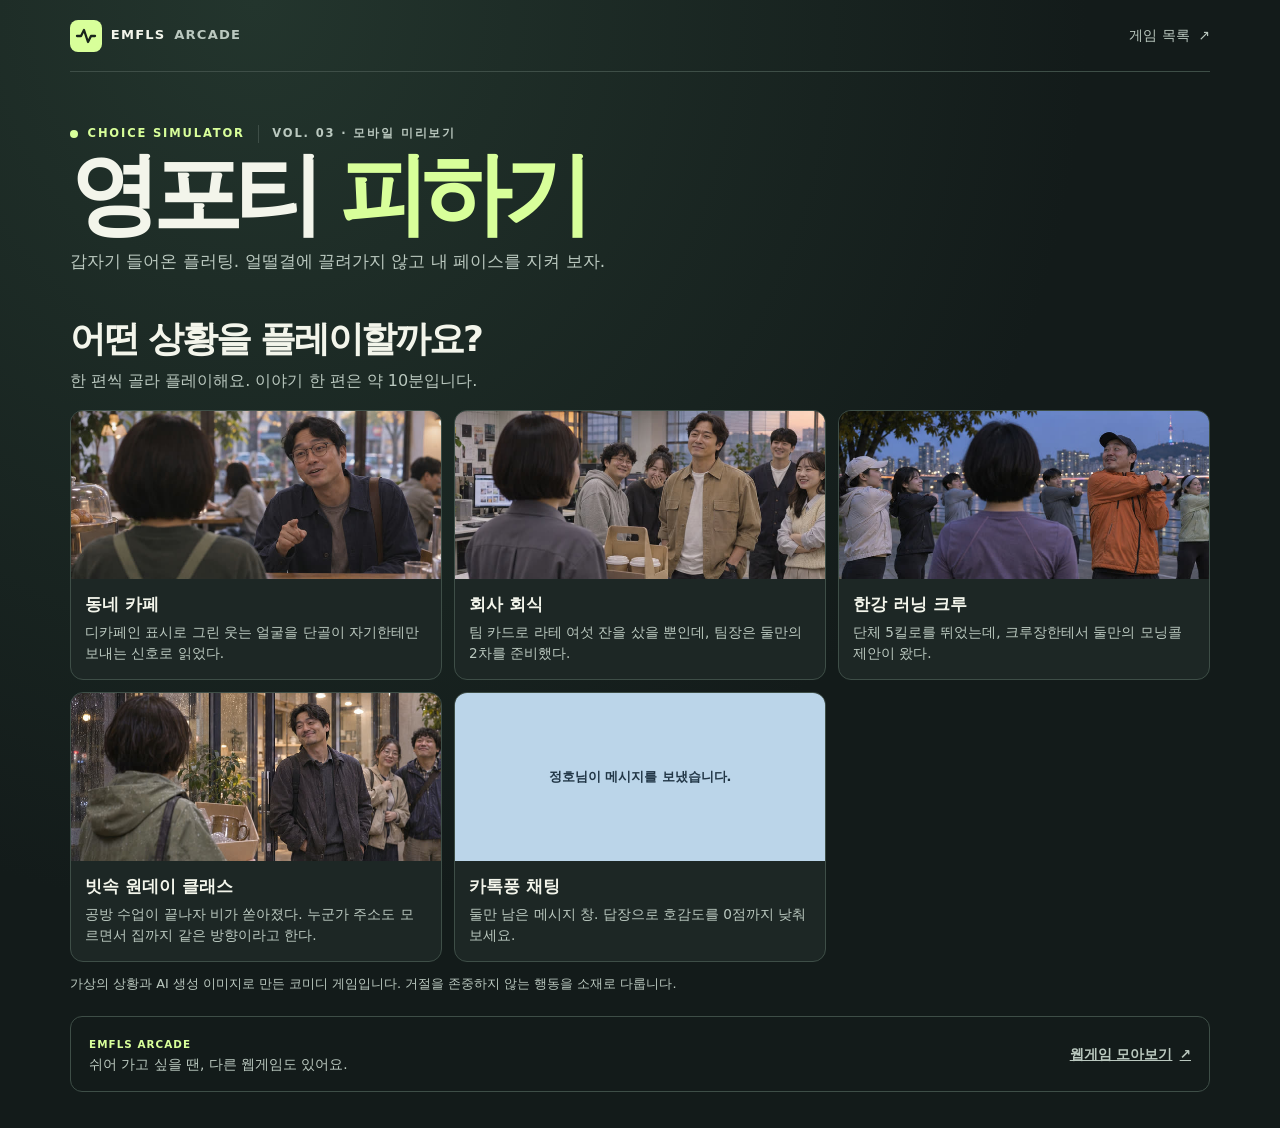
==== index.html @ d1795bee "Add standalone Youngforty stories and chat mode" ====
<!doctype html>
<html lang="ko">
<head>
  <meta charset="utf-8">
  <meta name="viewport" content="width=device-width, initial-scale=1">
  <meta http-equiv="Content-Security-Policy" content="default-src 'self'; connect-src 'none'; object-src 'none'; frame-src 'none'; base-uri 'none'; form-action 'none'">
  <meta name="theme-color" content="#131b1a">
  <title>영포티 피하기 | 선 긋기 선택형 웹게임</title>
  <meta name="description" content="카페, 회식, 러닝 크루, 빗속 공방에서 상황을 하나 골라 플레이하세요. 별도의 채팅 모드에서는 답장에 따라 호감도가 바뀝니다.">
  <meta name="robots" content="noindex, follow">
  <meta property="og:type" content="website">
  <meta property="og:title" content="영포티 피하기">
  <meta property="og:description" content="네 가지 상황과 채팅 모드 중 하나를 골라 플레이하세요. 어떻게 답하느냐에 따라 후일담이 달라져요.">
  <meta property="og:url" content="https://emfls.github.io/youngforty-escape-preview/">
  <meta property="og:image" content="https://emfls.github.io/youngforty-escape-preview/images/cafe-open.jpg">
  <meta property="og:image:alt" content="카페 주문대에서 손님을 맞는 바리스타">
  <link rel="icon" href="./mark.svg" type="image/svg+xml">
  <link rel="stylesheet" href="./style.css?v=3">
  <script type="module" src="./game.mjs?v=3"></script>
</head>
<body>
  <header class="site-header shell">
    <a class="brand" href="/game/" aria-label="EMFLS 웹게임 목록"><img src="./mark.svg" alt="" width="32" height="32"> EMFLS <span>ARCADE</span></a>
    <a class="back" href="/game/">게임 목록 <span aria-hidden="true">↗</span></a>
  </header>

  <main class="shell">
    <div class="masthead">
      <p class="eyebrow"><span></span> CHOICE SIMULATOR <span class="edition">VOL. 03 · 모바일 미리보기</span></p>
      <h1>영포티 <em>피하기</em></h1>
      <p>갑자기 들어온 플러팅. 얼떨결에 끌려가지 않고 내 페이스를 지켜 보자.</p>
    </div>

    <section id="episode-menu" aria-labelledby="menu-title">
      <h2 id="menu-title" tabindex="-1">어떤 상황을 플레이할까요?</h2>
      <p class="menu-intro">한 편씩 골라 플레이해요. 이야기 한 편은 약 10분입니다.</p>
      <ul id="episode-list" class="episode-list"></ul>
      <noscript><p class="note">게임을 하려면 브라우저에서 자바스크립트를 켜 주세요.</p></noscript>
    </section>

    <section id="game" class="game" aria-label="영포티 피하기 게임" hidden>
      <div class="progress-row">
        <button id="back-to-menu" class="back-button" type="button">← 상황 목록</button>
        <p id="chapter-label"></p>
        <p id="story-progress" class="score"></p>
      </div>

      <div id="story-screen" class="play-area" hidden>
        <figure class="scene">
          <img id="photo" alt="" width="760" height="332">
          <figcaption><span class="scene-dot"></span><span id="photo-caption"></span></figcaption>
        </figure>
        <div class="story">
          <p class="story-tag" id="story-tag"></p>
          <h2 id="story-title" tabindex="-1"></h2>
          <p id="story-reaction" class="reaction" hidden></p>
          <div id="story-copy" class="story-copy"></div>
          <figure class="quote" id="quote" hidden>
            <figcaption id="speaker"></figcaption>
            <blockquote id="line"></blockquote>
          </figure>
          <div class="actions" id="actions"></div>
        </div>
      </div>

      <div id="chat-screen" class="chat" hidden>
        <header class="chat-head">
          <span class="chat-avatar" aria-hidden="true">정</span>
          <div>
            <h2>정호 · 보드게임 모임</h2>
            <p>어제 단체방에서 번호를 교환한 뒤 처음 온 개인 톡이에요.</p>
          </div>
        </header>
        <div class="interest">
          <label for="interest-meter">호감도 <strong id="interest-value">50</strong> / 100</label>
          <span id="interest-change" aria-live="polite"></span>
          <meter id="interest-meter" min="0" max="100" value="50"></meter>
          <p>0점 클리어 · 100점 게임오버</p>
        </div>
        <ol id="chat-log" class="chat-log" role="log" aria-label="채팅 메시지" tabindex="0"></ol>
        <div class="chat-controls">
          <h3 id="chat-prompt" tabindex="-1">뭐라고 답할까요?</h3>
          <p id="chat-result" class="story-copy" hidden></p>
          <div class="actions" id="chat-actions"></div>
        </div>
      </div>
    </section>

    <p class="note">가상의 상황과 AI 생성 이미지로 만든 코미디 게임입니다. 거절을 존중하지 않는 행동을 소재로 다룹니다.</p>

    <aside class="banner" aria-label="EMFLS 추천 배너">
      <div><span>EMFLS ARCADE</span><p>쉬어 가고 싶을 땐, 다른 웹게임도 있어요.</p></div>
      <a href="/game/">웹게임 모아보기 <span aria-hidden="true">↗</span></a>
    </aside>
  </main>
</body>
</html>
---- style.css ----
:root {
  color-scheme: dark;
  --bg: #131b1a;
  --panel: #1d2725;
  --line: #3e4e47;
  --text: #f3f5eb;
  --muted: #bac8bf;
  --mint: #d8ff9a;
  --coral: #ffc2ae;
  font: 16px/1.55 -apple-system, BlinkMacSystemFont, "Apple SD Gothic Neo", "Malgun Gothic", system-ui, sans-serif;
}
* { box-sizing: border-box; }
body { margin: 0; background: radial-gradient(ellipse at 20% 0%, #23352d, transparent 52rem), var(--bg); color: var(--text); }
a { color: inherit; }
p, figure, blockquote, ol { margin: 0; }
button { font: inherit; }
[hidden] { display: none !important; }
:focus-visible { outline: 3px solid var(--mint); outline-offset: 4px; }
.shell { width: min(1140px, calc(100% - 48px)); margin-inline: auto; }
.site-header { min-height: 72px; display: flex; align-items: center; justify-content: space-between; border-bottom: 1px solid var(--line); }
.brand, .back { display: inline-flex; gap: .55rem; align-items: center; text-decoration: none; }
.brand { font-size: .82rem; font-weight: 850; letter-spacing: .09em; }
.brand span, .back { color: var(--muted); }
.back { min-height: 44px; font-size: .87rem; }
.back:hover { color: var(--mint); }
.masthead { padding: clamp(26px, 5vw, 53px) 0 clamp(23px, 4vw, 39px); }
.eyebrow { display: flex; flex-wrap: wrap; align-items: center; gap: .6rem; font-size: .72rem; color: var(--mint); font-weight: 800; letter-spacing: .16em; }
.eyebrow > span:first-child, .scene-dot { width: .5rem; height: .5rem; border-radius: 50%; background: var(--mint); flex: none; }
.edition { margin-left: .25rem; padding-left: .8rem; border-left: 1px solid var(--line); color: var(--muted); }
h1 { margin: .28rem 0 .35rem; font-size: clamp(2.6rem, 8vw, 5.6rem); line-height: 1.06; letter-spacing: -.09em; }
h1 em { color: var(--mint); font-style: normal; }
.masthead > p:last-child { color: var(--muted); font-size: clamp(.9rem, 2vw, 1.06rem); }
.game { overflow: hidden; border: 1px solid var(--line); border-radius: 20px; background: var(--panel); scroll-margin-top: 12px; }
.progress-row { min-height: 55px; display: grid; grid-template-columns: 1fr auto 1fr; align-items: center; gap: 10px; padding: 8px 20px; border-bottom: 1px solid var(--line); font-size: .83rem; }
#chapter-label { font-weight: 750; }
.score { justify-self: end; white-space: nowrap; color: var(--muted); }
.play-area { display: grid; grid-template-columns: minmax(0, 1fr) minmax(0, 1.12fr); }
.scene { position: relative; overflow: hidden; min-height: 350px; aspect-ratio: 1.4; background: #29372e; }
.scene img { display: block; position: absolute; width: 100%; height: 100%; object-fit: cover; }
.scene figcaption { position: absolute; bottom: 14px; left: 14px; right: 14px; width: fit-content; display: flex; align-items: center; gap: .55rem; padding: .42rem .7rem; color: white; background: #151b19ed; border-radius: 7px; font-size: .78rem; }
.story { display: flex; flex-direction: column; justify-content: center; padding: clamp(21px, 3.3vw, 40px); min-width: 0; }
.story-tag { color: var(--mint); font-size: .77rem; font-weight: 850; letter-spacing: .07em; }
h2 { margin: .26rem 0 .55rem; font-size: clamp(1.45rem, 3vw, 2.25rem); line-height: 1.2; letter-spacing: -.06em; word-break: keep-all; }
.story-copy { color: var(--muted); font-size: .94rem; }
.quote { margin-top: 14px; padding: 12px 14px; background: #293632; border-left: 3px solid #a9cb83; border-radius: 0 8px 8px 0; }
.quote figcaption { color: var(--mint); font-size: .74rem; font-weight: 800; }
blockquote { margin-top: 3px; font-size: .96rem; }
.actions { display: grid; gap: 8px; margin-top: 18px; }
.actions button { min-height: 46px; padding: .6rem .8rem; display: flex; align-items: center; gap: .7rem; border-radius: 8px; cursor: pointer; text-align: left; }
.primary { justify-content: space-between; border: 1px solid var(--mint); background: var(--mint); color: #18241b; font-weight: 850; }
.primary:hover { background: #eeffd2; }
.primary:disabled { opacity: .65; cursor: default; }
.choice { border: 1px solid var(--line); background: #26332e; color: var(--text); font-size: .9rem; }
.choice:hover { border-color: #9abe80; background: #304036; }
.choice span { flex: none; display: grid; place-items: center; min-width: 1.65rem; height: 1.65rem; padding-inline: .2rem; border-radius: 5px; background: #17231d; color: var(--mint); font-size: .72rem; font-weight: 800; }
.note { margin: 12px 0 22px; color: var(--muted); font-size: .8rem; }
.banner { display: flex; gap: 10px 18px; align-items: center; justify-content: space-between; flex-wrap: wrap; padding: 15px 18px; margin-bottom: 36px; border: 1px solid var(--line); border-radius: 12px; color: var(--muted); font-size: .85rem; }
.banner div > span { color: var(--mint); font-weight: 800; letter-spacing: .1em; font-size: .65rem; }
.banner a { display: inline-flex; gap: .45rem; align-items: center; min-height: 44px; font-weight: 750; }
@media (max-width: 790px) {
  .play-area { grid-template-columns: 1fr; }
  .scene { aspect-ratio: 16 / 9; min-height: 0; }
}
@media (max-width: 520px) {
  .shell { width: calc(100% - 26px); }
  .site-header { min-height: 55px; }
  .game { border-radius: 13px; }
  .progress-row { padding-inline: 10px; gap: 5px; font-size: .75rem; }
  .scene figcaption { inset: auto 8px 8px; font-size: .72rem; }
  .story { padding: 16px 14px 19px; }
}

.menu-intro { color: var(--muted); margin-bottom: 16px; }
.episode-list { display: grid; grid-template-columns: repeat(3, minmax(0, 1fr)); gap: 12px; padding: 0; margin: 0; list-style: none; }
.episode-card {
  display: grid; grid-template-rows: auto 1fr; align-content: start;
  width: 100%; height: 100%; padding: 0; text-align: left; cursor: pointer;
  border: 1px solid var(--line); border-radius: 13px; background: var(--panel); color: var(--text); overflow: hidden;
}
.episode-card:hover { border-color: var(--mint); }
.episode-card img, .chat-art { display: block; width: 100%; aspect-ratio: 2.2; height: auto; object-fit: cover; }
.episode-content { display: grid; align-content: start; gap: .3rem; padding: 12px 14px 15px; }
.episode-content strong { font-size: 1.05rem; }
.episode-content span { font-size: .85rem; color: var(--muted); }
.chat-art { display: grid; place-items: center; padding: 8px; background: #bbd5e9; color: #213646; font-size: .8rem; font-weight: 750; text-align: center; }
.back-button {
  justify-self: start; min-height: 44px; padding: .2rem .45rem; border: 1px solid var(--line);
  border-radius: 7px; background: var(--bg); color: var(--text); cursor: pointer; white-space: nowrap;
}
.back-button:hover { border-color: var(--mint); }
#chapter-label { text-align: center; word-break: keep-all; }
.story-copy p + p, .quote p + p { margin-top: .55rem; }
.reaction {
  margin: .05rem 0 .7rem; padding: .55rem .75rem; border-left: 2px solid #a9cb83;
  background: #263632; color: var(--text); font-size: .85rem;
}
.actions button { overflow-wrap: anywhere; word-break: keep-all; }

.chat { max-width: 690px; margin-inline: auto; background: #162729; }
.chat-head { display: flex; align-items: center; gap: 10px; padding: 12px 16px; background: #21383c; }
.chat-avatar { display: grid; place-items: center; width: 40px; height: 40px; flex: none; border-radius: 13px; background: #d5e4ed; color: #173544; font-weight: 850; }
.chat-head h2 { margin: 0 0 .2rem; font-size: 1rem; letter-spacing: 0; }
.chat-head p { color: #d1dce3; font-size: .78rem; }
.interest {
  display: grid; grid-template-columns: 1fr auto; gap: 3px 8px; align-items: center;
  padding: 9px 16px; background: #223536; font-size: .82rem; color: #e6f0ed;
}
.interest label { font-weight: 800; }
.interest strong { color: var(--mint); }
.interest span { font-size: .8rem; color: #e9f5a8; }
.interest meter, .interest p { grid-column: 1 / -1; width: 100%; }
.interest p { font-size: .76rem; color: #d8e2dd; }
.chat-log {
  height: clamp(11rem, 34svh, 21rem); overflow-y: auto; overscroll-behavior: contain;
  list-style: none; margin: 0; padding: 12px; display: flex; flex-direction: column; gap: 10px;
  color-scheme: light; background: #bbd5e9; color: #182b3b;
}
.message { flex: none; display: grid; gap: 3px; max-width: 83%; align-self: flex-start; font-size: .86rem; }
.message-name { font-size: .72rem; color: #203b51; font-weight: 750; }
.message p { padding: .5rem .65rem; border-radius: 4px 11px 11px; background: #f7fbfd; white-space: pre-line; overflow-wrap: anywhere; }
.message.sent { align-self: flex-end; }
.message.sent .message-name { text-align: right; }
.message.sent p { border-radius: 11px 4px 11px 11px; background: #fee78a; }
.chat-controls { padding: 10px 14px 15px; }
.chat-controls h3 { margin: 0; font-size: 1rem; }
.chat-controls .actions { margin-top: .55rem; }
.chat-controls .story-copy { margin-top: .4rem; }
@media (max-width: 690px) {
  .episode-list { grid-template-columns: repeat(2, minmax(0, 1fr)); gap: 9px; }
  .episode-list li:last-child { grid-column: 1 / -1; }
  .episode-list li:last-child .episode-card { grid-template-columns: 1fr 1.55fr; grid-template-rows: 1fr; }
  .chat-art { aspect-ratio: auto; height: 100%; }
  .episode-content { padding: 10px; }
  .episode-content strong { font-size: .94rem; word-break: keep-all; }
  .episode-content span { font-size: .79rem; }
}
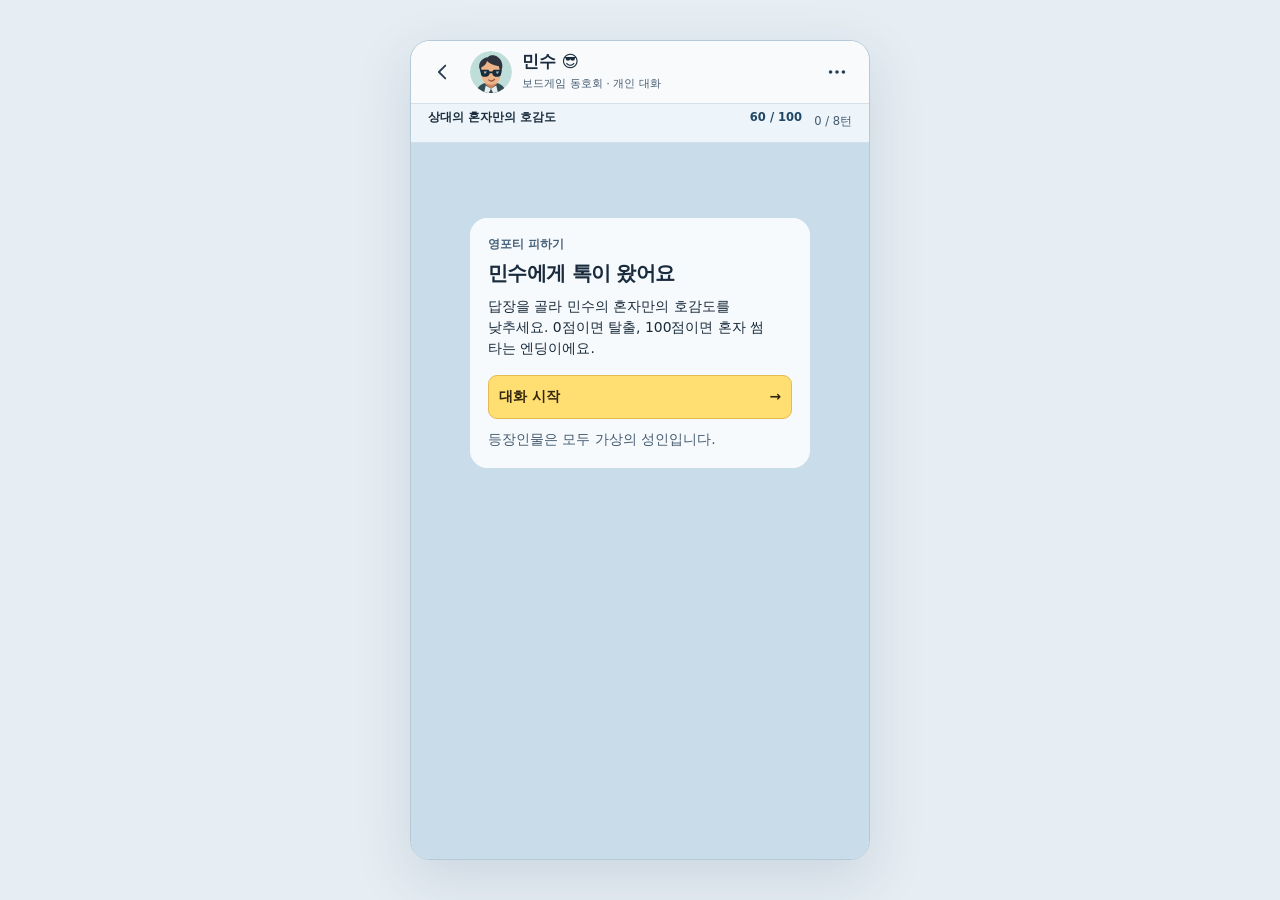
==== commit 08167966: "Publish playable Minsu messenger game with four endings" ====
--- a/index.html
+++ b/index.html
@@ -2,96 +2,94 @@
 <html lang="ko">
 <head>
   <meta charset="utf-8">
-  <meta name="viewport" content="width=device-width, initial-scale=1">
+  <meta name="viewport" content="width=device-width, initial-scale=1, viewport-fit=cover">
   <meta http-equiv="Content-Security-Policy" content="default-src 'self'; connect-src 'none'; object-src 'none'; frame-src 'none'; base-uri 'none'; form-action 'none'">
-  <meta name="theme-color" content="#131b1a">
-  <title>영포티 피하기 | 선 긋기 선택형 웹게임</title>
-  <meta name="description" content="카페, 회식, 러닝 크루, 빗속 공방에서 상황을 하나 골라 플레이하세요. 별도의 채팅 모드에서는 답장에 따라 호감도가 바뀝니다.">
+  <meta name="theme-color" content="#eff5f9">
+  <title>영포티 피하기 | 민수와의 대화</title>
+  <meta name="description" content="보드게임 동호회 지인 민수와의 대화. 답장으로 상대의 혼자만의 호감도를 낮추는 한국어 선택형 게임.">
   <meta name="robots" content="noindex, follow">
   <meta property="og:type" content="website">
   <meta property="og:title" content="영포티 피하기">
-  <meta property="og:description" content="네 가지 상황과 채팅 모드 중 하나를 골라 플레이하세요. 어떻게 답하느냐에 따라 후일담이 달라져요.">
+  <meta property="og:description" content="민수에게 뭐라고 답할까요? 최대 여덟 번의 답장으로 대화의 흐름이 달라집니다.">
   <meta property="og:url" content="https://emfls.github.io/youngforty-escape-preview/">
   <meta property="og:image" content="https://emfls.github.io/youngforty-escape-preview/images/cafe-open.jpg">
-  <meta property="og:image:alt" content="카페 주문대에서 손님을 맞는 바리스타">
+  <meta property="og:image:alt" content="영포티 피하기의 가상 카페 장면">
+  <link rel="canonical" href="https://emfls.github.io/youngforty-escape-preview/">
   <link rel="icon" href="./mark.svg" type="image/svg+xml">
-  <link rel="stylesheet" href="./style.css?v=3">
-  <script type="module" src="./game.mjs?v=3"></script>
+  <link rel="stylesheet" href="./chat.css">
+  <script type="module" src="./messenger.mjs"></script>
 </head>
 <body>
-  <header class="site-header shell">
-    <a class="brand" href="/game/" aria-label="EMFLS 웹게임 목록"><img src="./mark.svg" alt="" width="32" height="32"> EMFLS <span>ARCADE</span></a>
-    <a class="back" href="/game/">게임 목록 <span aria-hidden="true">↗</span></a>
-  </header>
+  <main class="phone" aria-label="영포티 피하기">
+    <header class="room-bar">
+      <a class="icon-button" id="back" href="./episodes.html" aria-label="뒤로가기">
+        <svg viewBox="0 0 24 24" aria-hidden="true"><path d="m14.5 5-7 7 7 7"/></svg>
+      </a>
+      <div class="profile">
+        <img class="avatar" src="./minsu.svg" width="42" height="42" alt="">
+        <div><h1>민수 😎</h1><p>보드게임 동호회 · 개인 대화</p></div>
+      </div>
+      <details class="room-options" id="room-options">
+        <summary class="icon-button" aria-label="더보기">
+          <svg viewBox="0 0 24 24" aria-hidden="true"><circle cx="5" cy="12" r="1"/><circle cx="12" cy="12" r="1"/><circle cx="19" cy="12" r="1"/></svg>
+        </summary>
+        <div class="menu-panel">
+          <p>대화 설정</p>
+          <label><input type="checkbox" id="fast"> 빠르게 진행</label>
+          <label><input type="checkbox" id="sound"> 알림 소리</label>
+          <a href="./episodes.html">사진 이야기 목록</a>
+          <button id="block" type="button">민수 차단하고 대화 끝내기</button>
+        </div>
+      </details>
+    </header>
 
-  <main class="shell">
-    <div class="masthead">
-      <p class="eyebrow"><span></span> CHOICE SIMULATOR <span class="edition">VOL. 03 · 모바일 미리보기</span></p>
-      <h1>영포티 <em>피하기</em></h1>
-      <p>갑자기 들어온 플러팅. 얼떨결에 끌려가지 않고 내 페이스를 지켜 보자.</p>
+    <div class="interest">
+      <div class="interest-label"><label for="score">상대의 혼자만의 호감도</label><strong id="score-value">60 / 100</strong></div>
+      <meter id="score" min="0" max="100" value="60"></meter>
+      <span id="turn-count">0 / 8턴</span>
     </div>
 
-    <section id="episode-menu" aria-labelledby="menu-title">
-      <h2 id="menu-title" tabindex="-1">어떤 상황을 플레이할까요?</h2>
-      <p class="menu-intro">한 편씩 골라 플레이해요. 이야기 한 편은 약 10분입니다.</p>
-      <ul id="episode-list" class="episode-list"></ul>
-      <noscript><p class="note">게임을 하려면 브라우저에서 자바스크립트를 켜 주세요.</p></noscript>
-    </section>
-
-    <section id="game" class="game" aria-label="영포티 피하기 게임" hidden>
-      <div class="progress-row">
-        <button id="back-to-menu" class="back-button" type="button">← 상황 목록</button>
-        <p id="chapter-label"></p>
-        <p id="story-progress" class="score"></p>
+    <section class="conversation" id="conversation" tabindex="0" aria-label="대화 기록">
+      <div class="welcome" id="welcome">
+        <p class="caption">영포티 피하기</p>
+        <h2 id="welcome-title" tabindex="-1">민수에게 톡이 왔어요</h2>
+        <p>답장을 골라 민수의 혼자만의 호감도를 낮추세요. 0점이면 탈출, 100점이면 혼자 썸 타는 엔딩이에요.</p>
+        <button class="yellow" type="button" id="start">대화 시작 <span aria-hidden="true">→</span></button>
+        <p class="fiction">등장인물은 모두 가상의 성인입니다.</p>
+        <noscript><p>게임을 시작하려면 자바스크립트를 켜 주세요.</p></noscript>
       </div>
-
-      <div id="story-screen" class="play-area" hidden>
-        <figure class="scene">
-          <img id="photo" alt="" width="760" height="332">
-          <figcaption><span class="scene-dot"></span><span id="photo-caption"></span></figcaption>
-        </figure>
-        <div class="story">
-          <p class="story-tag" id="story-tag"></p>
-          <h2 id="story-title" tabindex="-1"></h2>
-          <p id="story-reaction" class="reaction" hidden></p>
-          <div id="story-copy" class="story-copy"></div>
-          <figure class="quote" id="quote" hidden>
-            <figcaption id="speaker"></figcaption>
-            <blockquote id="line"></blockquote>
-          </figure>
-          <div class="actions" id="actions"></div>
+      <div id="thread" hidden>
+        <p class="day" id="day"></p>
+        <ol id="chat-log" class="chat-log" role="log" aria-label="민수와 주고받은 메시지"></ol>
+        <div class="typing" id="typing" hidden>
+          <img src="./minsu.svg" width="30" height="30" alt="">
+          <span class="typing-dots" aria-hidden="true"><i></i><i></i><i></i></span>
+          <span class="sr-only">민수가 입력 중입니다.</span>
         </div>
-      </div>
-
-      <div id="chat-screen" class="chat" hidden>
-        <header class="chat-head">
-          <span class="chat-avatar" aria-hidden="true">정</span>
-          <div>
-            <h2>정호 · 보드게임 모임</h2>
-            <p>어제 단체방에서 번호를 교환한 뒤 처음 온 개인 톡이에요.</p>
-          </div>
-        </header>
-        <div class="interest">
-          <label for="interest-meter">호감도 <strong id="interest-value">50</strong> / 100</label>
-          <span id="interest-change" aria-live="polite"></span>
-          <meter id="interest-meter" min="0" max="100" value="50"></meter>
-          <p>0점 클리어 · 100점 게임오버</p>
-        </div>
-        <ol id="chat-log" class="chat-log" role="log" aria-label="채팅 메시지" tabindex="0"></ol>
-        <div class="chat-controls">
-          <h3 id="chat-prompt" tabindex="-1">뭐라고 답할까요?</h3>
-          <p id="chat-result" class="story-copy" hidden></p>
-          <div class="actions" id="chat-actions"></div>
-        </div>
+        <section class="result" id="result" hidden aria-labelledby="ending-title">
+          <p class="caption" id="result-status"></p>
+          <h2 id="ending-title" tabindex="-1"></h2>
+          <p id="ending-copy"></p>
+          <dl><div><dt>진행 턴</dt><dd id="result-turns"></dd></div><div><dt>호감도</dt><dd id="result-score"></dd></div></dl>
+          <h3 id="highlights-title">이 대화에 남은 답장</h3>
+          <ul id="highlights"></ul>
+          <label id="copy-fallback" hidden>결과 문구<textarea id="share-text" readonly rows="3"></textarea></label>
+          <p id="copy-status" class="copy-status" role="status"></p>
+        </section>
       </div>
     </section>
 
-    <p class="note">가상의 상황과 AI 생성 이미지로 만든 코미디 게임입니다. 거절을 존중하지 않는 행동을 소재로 다룹니다.</p>
-
-    <aside class="banner" aria-label="EMFLS 추천 배너">
-      <div><span>EMFLS ARCADE</span><p>쉬어 가고 싶을 땐, 다른 웹게임도 있어요.</p></div>
-      <a href="/game/">웹게임 모아보기 <span aria-hidden="true">↗</span></a>
-    </aside>
+    <footer class="composer" id="composer" hidden>
+      <p id="feedback" class="feedback" role="status" hidden></p>
+      <p id="reply-title" class="composer-title" tabindex="-1">답장 고르기</p>
+      <div id="replies" class="replies"></div>
+      <button type="button" id="skip" class="skip" hidden>바로 읽기 <span aria-hidden="true">⏩</span></button>
+      <div class="end-actions" id="end-actions" hidden>
+        <button type="button" id="view-result" class="yellow">결과 보기</button>
+        <button type="button" id="restart">다시 하기</button>
+        <button type="button" id="share">결과 복사</button>
+      </div>
+    </footer>
   </main>
 </body>
 </html>
--- a/chat.css
+++ b/chat.css
@@ -0,0 +1,197 @@
+:root {
+  color-scheme: light;
+  color: #192b3c;
+  background: #e6edf3;
+  font: 16px/1.5 -apple-system, BlinkMacSystemFont, "Apple SD Gothic Neo", "Malgun Gothic", system-ui, sans-serif;
+  --surface: #f6f9fc;
+  --chat: #c9dce9;
+  --line: #d5dfe7;
+  --muted: #455c71;
+  --yellow: #ffdf72;
+  --focus: #224e8a;
+}
+* { box-sizing: border-box; }
+body { margin: 0; min-height: 100vh; }
+p, h1, h2, h3, dl, dd { margin: 0; }
+[hidden] { display: none !important; }
+button, a, summary, textarea { font: inherit; }
+button, summary { cursor: pointer; }
+a { color: inherit; }
+:focus-visible { outline: 3px solid var(--focus); outline-offset: 2px; }
+.sr-only { position: absolute; width: 1px; height: 1px; overflow: hidden; clip-path: inset(50%); white-space: nowrap; }
+.phone {
+  width: min(100%, 460px);
+  height: 100vh;
+  height: 100dvh;
+  margin-inline: auto;
+  display: flex;
+  flex-direction: column;
+  background: var(--surface);
+  overflow: hidden;
+}
+.room-bar {
+  position: relative;
+  z-index: 1;
+  display: flex;
+  align-items: center;
+  gap: 5px;
+  flex: none;
+  min-height: 62px;
+  padding: max(7px, env(safe-area-inset-top)) max(10px, env(safe-area-inset-right)) 7px max(10px, env(safe-area-inset-left));
+  background: #f8fafc;
+}
+.icon-button {
+  display: grid;
+  place-items: center;
+  width: 44px;
+  height: 44px;
+  flex: none;
+  border: 0;
+  border-radius: 10px;
+  background: transparent;
+  color: #294055;
+  text-decoration: none;
+}
+.icon-button:hover, .room-options[open] summary { background: #e6edf5; }
+.icon-button svg { width: 22px; height: 22px; fill: none; stroke: currentColor; stroke-width: 2; stroke-linecap: round; stroke-linejoin: round; }
+.icon-button circle { fill: currentColor; }
+.profile { display: flex; align-items: center; gap: 10px; min-width: 0; flex: 1; }
+.avatar, .typing img, .message-avatar { flex: none; display: block; border-radius: 50%; }
+.profile h1 { font-size: 1.04rem; font-weight: 800; line-height: 1.22; }
+.profile p { margin-top: 2px; font-size: .71rem; color: var(--muted); }
+.room-options summary { list-style: none; }
+.room-options summary::-webkit-details-marker { display: none; }
+.menu-panel {
+  position: absolute;
+  z-index: 2;
+  top: calc(100% - 2px);
+  right: max(12px, env(safe-area-inset-right));
+  width: min(246px, calc(100% - 24px));
+  padding: 6px;
+  border: 1px solid var(--line);
+  border-radius: 13px;
+  background: white;
+  box-shadow: 0 12px 28px #1a354533;
+}
+.menu-panel p { padding: 6px 9px 2px; color: var(--muted); font-size: .74rem; font-weight: 700; }
+.menu-panel label, .menu-panel a, .menu-panel button {
+  display: flex; align-items: center; gap: 8px; width: 100%; min-height: 44px; padding: 6px 9px;
+  border: 0; border-radius: 7px; color: inherit; background: transparent; font-size: .84rem; text-align: left;
+}
+.menu-panel input { width: 18px; height: 18px; margin: 0; accent-color: #2a5678; }
+.menu-panel button { color: #8b3038; }
+.menu-panel :is(a, label, button):hover { background: var(--surface); }
+.menu-panel button:disabled { cursor: default; opacity: .55; }
+.interest {
+  flex: none;
+  display: grid;
+  grid-template-columns: minmax(0, 1fr) auto;
+  align-items: center;
+  gap: 1px 12px;
+  padding: 5px max(17px, env(safe-area-inset-right)) 8px max(17px, env(safe-area-inset-left));
+  border-block: 1px solid var(--line);
+  background: #edf4fa;
+  font-size: .72rem;
+}
+.interest-label { display: flex; justify-content: space-between; gap: 8px; font-weight: 750; }
+.interest strong { color: #204866; white-space: nowrap; font-variant-numeric: tabular-nums; }
+.interest meter { width: 100%; height: 7px; appearance: none; grid-column: 1; }
+meter::-webkit-meter-bar { background: #d6e1eb; border: 0; border-radius: 8px; }
+meter::-webkit-meter-optimum-value { background: #547fa2; border-radius: 8px; }
+meter::-moz-meter-bar { background: #547fa2; border-radius: 8px; }
+#turn-count { color: var(--muted); grid-area: 1 / 2 / 3; font-variant-numeric: tabular-nums; }
+.conversation {
+  position: relative;
+  flex: 1 1 0;
+  min-height: 0;
+  overflow: auto;
+  overscroll-behavior: contain;
+  scrollbar-color: #7b98ac transparent;
+  padding: 13px max(13px, env(safe-area-inset-right)) 13px max(13px, env(safe-area-inset-left));
+  background: var(--chat);
+}
+.conversation:focus-visible { outline-offset: -3px; }
+.welcome, .result {
+  max-width: 100%;
+  margin: 10px auto;
+  padding: 17px;
+  border: 1px solid #f6fafe;
+  border-radius: 17px;
+  background: #f7fafc;
+  word-break: keep-all;
+  overflow-wrap: anywhere;
+}
+.welcome { width: min(100%, 340px); margin-top: clamp(15px, 8dvh, 62px); }
+.caption { color: #456079; font-size: .72rem; font-weight: 800; }
+.welcome h2, .result h2 { margin: 4px 0 8px; font-size: 1.27rem; letter-spacing: -.035em; }
+.welcome p:not(.caption), .result > p:not(.caption) { font-size: .87rem; }
+.welcome .fiction { margin-top: 10px; color: var(--muted); }
+.welcome button { margin-top: 16px; width: 100%; display: flex; align-items: center; justify-content: space-between; }
+.day { width: fit-content; margin: 1px auto 15px; padding: 3px 11px; border-radius: 1rem; background: #b4cbdb; font-size: .72rem; color: #314e63; }
+.chat-log { display: grid; gap: 10px; list-style: none; margin: 0; padding: 0; }
+.message { display: flex; align-items: end; gap: 6px; min-width: 0; }
+.message-avatar { align-self: start; margin-top: 2px; }
+.message.received .message-content { min-width: 0; max-width: min(81%, 306px); }
+.message.sent .message-content { max-width: min(83%, 306px); min-width: 0; }
+.message.sent { flex-direction: row-reverse; }
+.message-name { display: block; margin: 0 0 2px 2px; font-size: .71rem; font-weight: 750; }
+.bubble {
+  width: fit-content; padding: 8px 10px; background: white; border-radius: 3px 12px 12px 12px;
+  font-size: .9rem; white-space: pre-line; word-break: keep-all; overflow-wrap: anywhere;
+}
+.sent .bubble { background: var(--yellow); border-radius: 12px 3px 12px 12px; }
+.stamp { display: flex; flex-direction: column; color: #334e63; font-size: .61rem; white-space: nowrap; }
+.sent .stamp { align-items: flex-end; }
+.unread { color: #664800; font-size: .76rem; font-weight: 800; }
+.message.system { justify-content: center; color: #334e63; font-size: .75rem; }
+.typing { display: flex; align-items: center; gap: 6px; margin-top: 10px; }
+.typing-dots { display: inline-flex; gap: 4px; align-items: center; min-height: 29px; padding: 0 10px; border-radius: 3px 11px 11px; background: white; }
+.typing-dots i { width: 5px; height: 5px; border-radius: 50%; background: #627f96; animation: blink 900ms infinite alternate; }
+.typing-dots i:nth-child(2) { animation-delay: 130ms; }
+.typing-dots i:nth-child(3) { animation-delay: 260ms; }
+@keyframes blink { from { opacity: .35; } to { opacity: 1; transform: translateY(-2px); } }
+@media (prefers-reduced-motion: reduce) { .typing-dots i { animation: none; } }
+.composer {
+  flex: 0 0 auto;
+  max-height: 55%;
+  overflow: auto;
+  padding: 7px max(12px, env(safe-area-inset-right)) max(9px, env(safe-area-inset-bottom)) max(12px, env(safe-area-inset-left));
+  border-top: 1px solid var(--line);
+  background: var(--surface);
+}
+.composer-title { margin-bottom: 5px; font-size: .74rem; font-weight: 800; color: #394f62; }
+.replies { display: grid; gap: 5px; }
+.replies button, .end-actions button, .skip, .yellow {
+  min-height: 44px; border: 1px solid #cdd9e3; border-radius: 9px; background: white; color: #1c3447;
+  padding: 7px 10px; font-size: .86rem; word-break: keep-all; overflow-wrap: anywhere;
+}
+.replies button { display: flex; gap: 8px; align-items: center; text-align: left; }
+.replies button span { flex: none; min-width: 22px; padding: 1px 4px; border-radius: 5px; text-align: center; background: #edf3f8; color: #3d596d; font-size: .74rem; font-weight: 800; }
+.replies button:hover, .end-actions button:not(.yellow):hover, .skip:hover { background: #eaf2f8; border-color: #94aabd; }
+.replies button:disabled { cursor: default; }
+.composer button:focus-visible { outline-offset: -3px; }
+.feedback { margin: 0 0 4px; color: #334e63; font-size: .72rem; line-height: 1.35; word-break: keep-all; overflow-wrap: anywhere; }
+.feedback strong { color: #224a68; margin-right: .35em; }
+.skip { width: 100%; text-align: center; }
+.end-actions { display: grid; grid-template-columns: repeat(3, minmax(0, 1fr)); gap: 5px; }
+button.yellow { background: var(--yellow); border-color: #e5ba53; color: #31250d; font-weight: 800; }
+button.yellow:hover { background: #ffe88f; }
+.result dl { display: flex; gap: 10px; margin: 12px 0; }
+.result dl div { flex: 1; padding: 6px 8px; border-radius: 8px; background: #e8f0f6; }
+.result dt { font-size: .71rem; color: var(--muted); }
+.result dd { font-weight: 800; }
+.result h3 { font-size: .83rem; margin-bottom: 4px; }
+.result ul { margin: 0; padding-left: 1.15rem; font-size: .8rem; }
+.result li + li { margin-top: 4px; }
+.copy-status:not(:empty), #copy-fallback { display: block; margin-top: 7px; color: var(--muted); }
+textarea { width: 100%; }
+@media (min-width: 540px) {
+  body { display: grid; place-items: center; }
+  .phone {
+    height: min(820px, calc(100vh - 44px));
+    height: min(820px, calc(100dvh - 44px));
+    border: 1px solid #b6c9d9;
+    border-radius: 20px;
+    box-shadow: 0 18px 55px #35577327;
+  }
+}
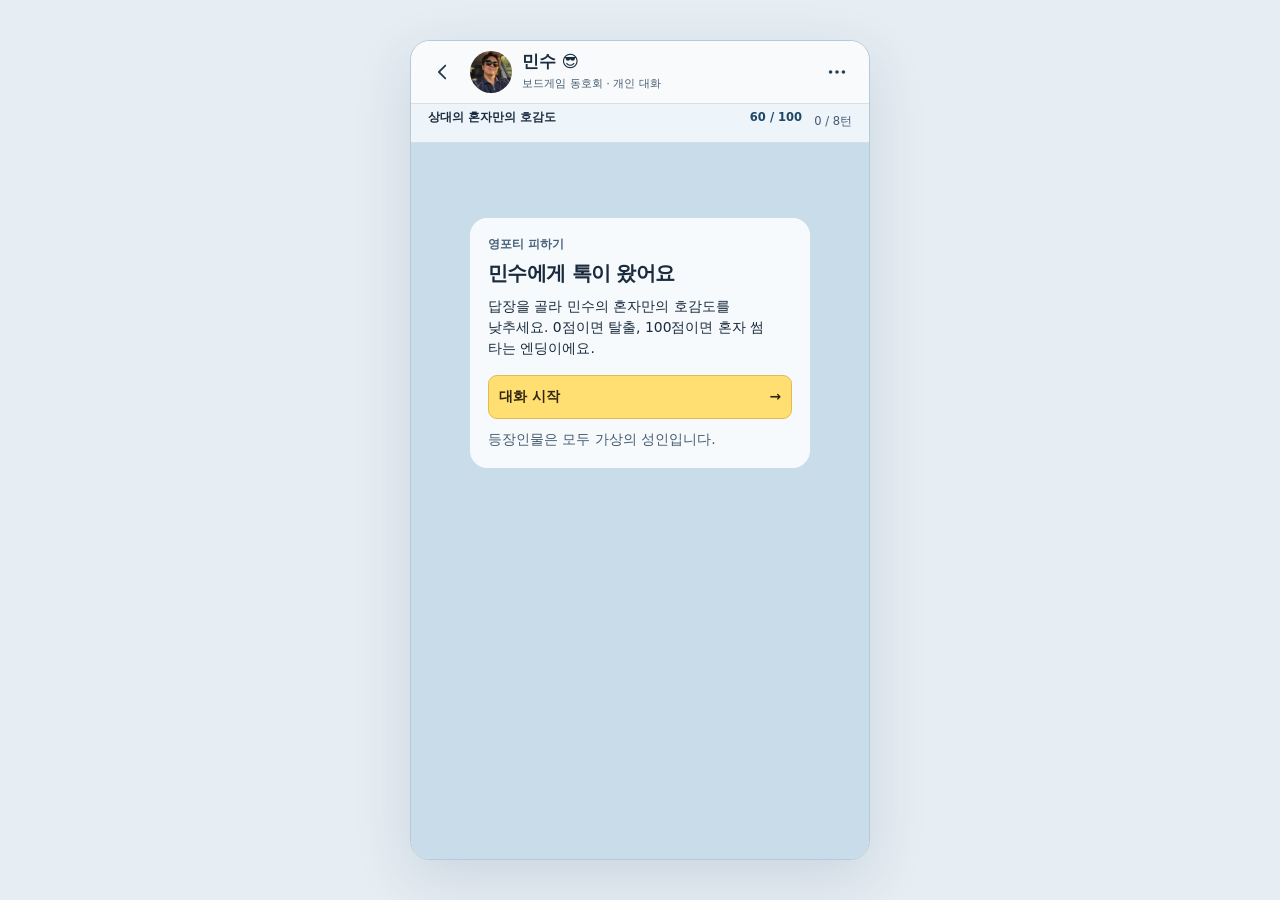
==== commit 19947358: "Expand Minsu dialogue branches and add photo avatar" ====
--- a/index.html
+++ b/index.html
@@ -17,7 +17,7 @@
   <link rel="canonical" href="https://emfls.github.io/youngforty-escape-preview/">
   <link rel="icon" href="./mark.svg" type="image/svg+xml">
   <link rel="stylesheet" href="./chat.css">
-  <script type="module" src="./messenger.mjs"></script>
+  <script type="module" src="./messenger.mjs?v=5"></script>
 </head>
 <body>
   <main class="phone" aria-label="영포티 피하기">
@@ -26,7 +26,7 @@
         <svg viewBox="0 0 24 24" aria-hidden="true"><path d="m14.5 5-7 7 7 7"/></svg>
       </a>
       <div class="profile">
-        <img class="avatar" src="./minsu.svg" width="42" height="42" alt="">
+        <img class="avatar" src="./images/minsu-profile-v2.jpg" width="42" height="42" alt="">
         <div><h1>민수 😎</h1><p>보드게임 동호회 · 개인 대화</p></div>
       </div>
       <details class="room-options" id="room-options">
@@ -62,7 +62,7 @@
         <p class="day" id="day"></p>
         <ol id="chat-log" class="chat-log" role="log" aria-label="민수와 주고받은 메시지"></ol>
         <div class="typing" id="typing" hidden>
-          <img src="./minsu.svg" width="30" height="30" alt="">
+          <img src="./images/minsu-profile-v2.jpg" width="30" height="30" alt="">
           <span class="typing-dots" aria-hidden="true"><i></i><i></i><i></i></span>
           <span class="sr-only">민수가 입력 중입니다.</span>
         </div>
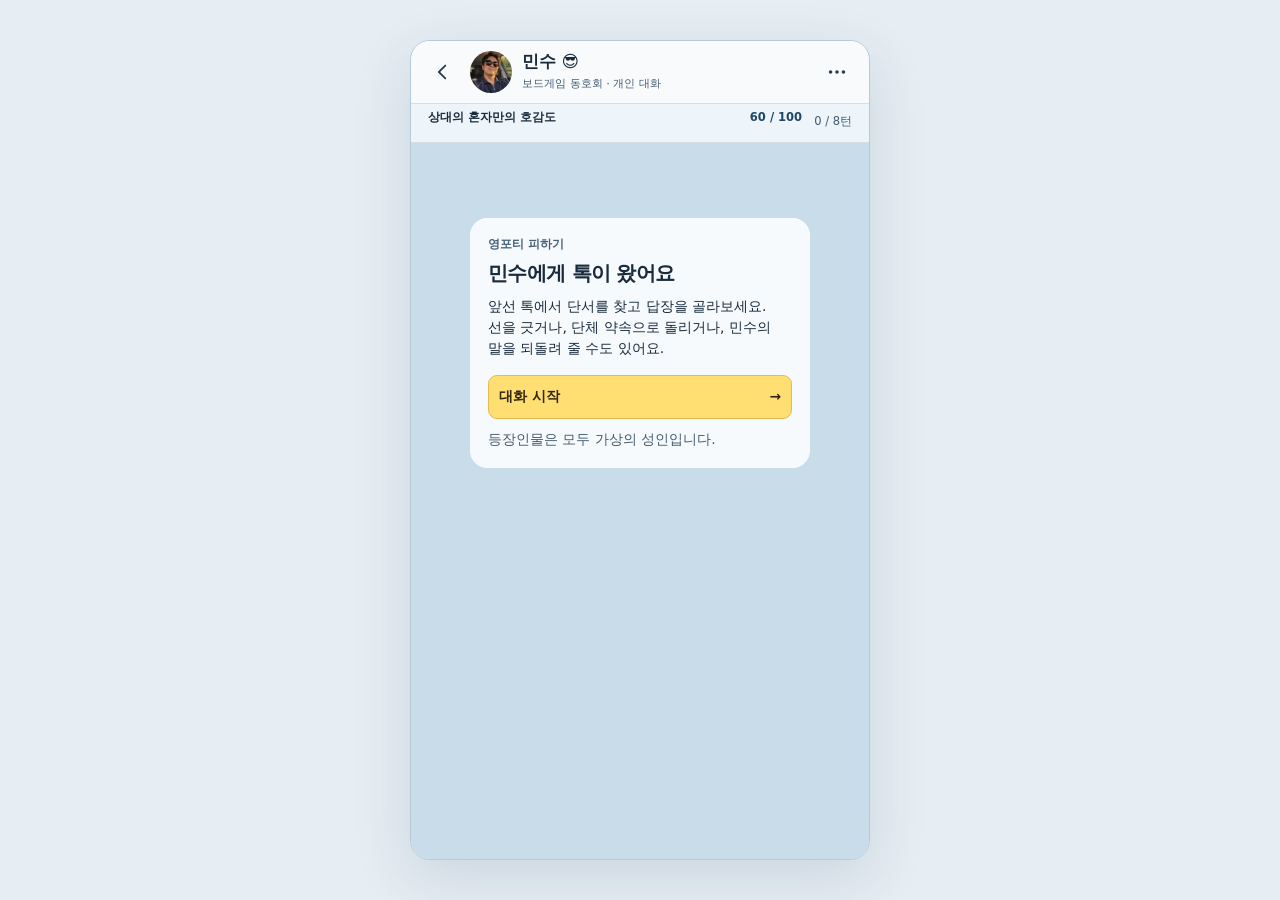
==== commit 34649906: "Make Minsu replies and endings depend on conversation clues" ====
--- a/index.html
+++ b/index.html
@@ -17,7 +17,7 @@
   <link rel="canonical" href="https://emfls.github.io/youngforty-escape-preview/">
   <link rel="icon" href="./mark.svg" type="image/svg+xml">
   <link rel="stylesheet" href="./chat.css">
-  <script type="module" src="./messenger.mjs?v=5"></script>
+  <script type="module" src="./messenger.mjs?v=7"></script>
 </head>
 <body>
   <main class="phone" aria-label="영포티 피하기">
@@ -53,7 +53,7 @@
       <div class="welcome" id="welcome">
         <p class="caption">영포티 피하기</p>
         <h2 id="welcome-title" tabindex="-1">민수에게 톡이 왔어요</h2>
-        <p>답장을 골라 민수의 혼자만의 호감도를 낮추세요. 0점이면 탈출, 100점이면 혼자 썸 타는 엔딩이에요.</p>
+        <p>앞선 톡에서 단서를 찾고 답장을 골라보세요. 선을 긋거나, 단체 약속으로 돌리거나, 민수의 말을 되돌려 줄 수도 있어요.</p>
         <button class="yellow" type="button" id="start">대화 시작 <span aria-hidden="true">→</span></button>
         <p class="fiction">등장인물은 모두 가상의 성인입니다.</p>
         <noscript><p>게임을 시작하려면 자바스크립트를 켜 주세요.</p></noscript>
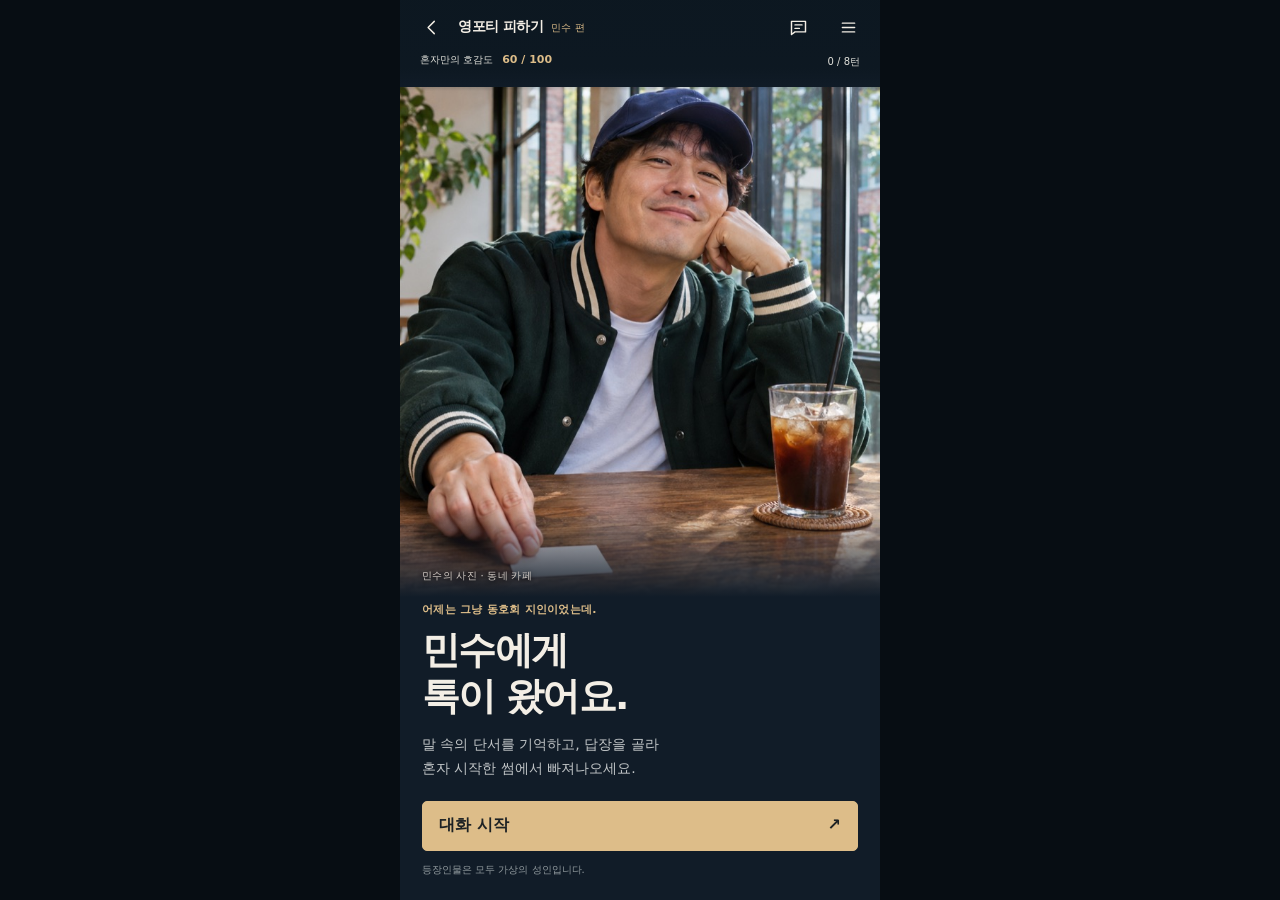
==== commit 23166d99: "Present Minsu dialogue as a mobile photographic visual novel" ====
--- a/index.html
+++ b/index.html
@@ -4,7 +4,7 @@
   <meta charset="utf-8">
   <meta name="viewport" content="width=device-width, initial-scale=1, viewport-fit=cover">
   <meta http-equiv="Content-Security-Policy" content="default-src 'self'; connect-src 'none'; object-src 'none'; frame-src 'none'; base-uri 'none'; form-action 'none'">
-  <meta name="theme-color" content="#eff5f9">
+  <meta name="theme-color" content="#111922">
   <title>영포티 피하기 | 민수와의 대화</title>
   <meta name="description" content="보드게임 동호회 지인 민수와의 대화. 답장으로 상대의 혼자만의 호감도를 낮추는 한국어 선택형 게임.">
   <meta name="robots" content="noindex, follow">
@@ -15,81 +15,84 @@
   <meta property="og:image" content="https://emfls.github.io/youngforty-escape-preview/images/cafe-open.jpg">
   <meta property="og:image:alt" content="영포티 피하기의 가상 카페 장면">
   <link rel="canonical" href="https://emfls.github.io/youngforty-escape-preview/">
+  <link rel="preload" as="image" href="./images/cafe.jpg" fetchpriority="high">
   <link rel="icon" href="./mark.svg" type="image/svg+xml">
-  <link rel="stylesheet" href="./chat.css">
-  <script type="module" src="./messenger.mjs?v=7"></script>
+  <link rel="stylesheet" href="./chat.css?v=8">
+  <script type="module" src="./messenger.mjs?v=8"></script>
 </head>
 <body>
-  <main class="phone" aria-label="영포티 피하기">
-    <header class="room-bar">
-      <a class="icon-button" id="back" href="./episodes.html" aria-label="뒤로가기">
-        <svg viewBox="0 0 24 24" aria-hidden="true"><path d="m14.5 5-7 7 7 7"/></svg>
-      </a>
-      <div class="profile">
-        <img class="avatar" src="./images/minsu-profile-v2.jpg" width="42" height="42" alt="">
-        <div><h1>민수 😎</h1><p>보드게임 동호회 · 개인 대화</p></div>
+  <main class="novel" id="game" data-mode="welcome" aria-label="영포티 피하기">
+    <header class="game-header">
+      <div class="toolbar">
+        <a class="icon-button" id="back" href="./episodes.html" aria-label="뒤로가기"><svg viewBox="0 0 24 24" aria-hidden="true"><path d="m14 5-7 7 7 7"/></svg></a>
+        <div class="game-title"><h1>영포티 피하기</h1><span>민수 편</span></div>
+        <button class="icon-button" id="open-history" type="button" aria-label="대화 기록"><svg viewBox="0 0 24 24" aria-hidden="true"><path d="M4 5h16v12H8l-4 3Z M8 9h8 M8 13h5"/></svg></button>
+        <details id="room-options" class="room-options">
+          <summary class="icon-button" aria-label="게임 메뉴"><svg viewBox="0 0 24 24" aria-hidden="true"><path d="M5 7h14 M5 12h14 M5 17h14"/></svg></summary>
+          <div class="menu-panel">
+            <p>대화 설정</p>
+            <label><input id="fast" type="checkbox"> 타이핑 생략</label>
+            <label><input id="sound" type="checkbox"> 알림 소리</label>
+            <a href="./episodes.html">사진 이야기 목록</a>
+            <button id="block" type="button">차단하고 대화 끝내기</button>
+          </div>
+        </details>
       </div>
-      <details class="room-options" id="room-options">
-        <summary class="icon-button" aria-label="더보기">
-          <svg viewBox="0 0 24 24" aria-hidden="true"><circle cx="5" cy="12" r="1"/><circle cx="12" cy="12" r="1"/><circle cx="19" cy="12" r="1"/></svg>
-        </summary>
-        <div class="menu-panel">
-          <p>대화 설정</p>
-          <label><input type="checkbox" id="fast"> 빠르게 진행</label>
-          <label><input type="checkbox" id="sound"> 알림 소리</label>
-          <a href="./episodes.html">사진 이야기 목록</a>
-          <button id="block" type="button">민수 차단하고 대화 끝내기</button>
-        </div>
-      </details>
+      <div class="interest">
+        <label for="score">혼자만의 호감도 <strong id="score-value">60 / 100</strong></label>
+        <span id="turn-count">0 / 8턴</span>
+        <meter id="score" min="0" max="100" value="60"></meter>
+      </div>
     </header>
 
-    <div class="interest">
-      <div class="interest-label"><label for="score">상대의 혼자만의 호감도</label><strong id="score-value">60 / 100</strong></div>
-      <meter id="score" min="0" max="100" value="60"></meter>
-      <span id="turn-count">0 / 8턴</span>
+    <div class="photo-stage" id="photo-stage">
+      <img id="scene-photo" src="./images/cafe.jpg" width="1280" height="720" fetchpriority="high" decoding="async" alt="카페 테이블에 앉은 가상의 민수">
+      <p class="photo-caption" id="photo-caption">민수의 사진 · 동네 카페</p>
     </div>
 
-    <section class="conversation" id="conversation" tabindex="0" aria-label="대화 기록">
+    <section class="story-panel" id="story-panel">
       <div class="welcome" id="welcome">
-        <p class="caption">영포티 피하기</p>
-        <h2 id="welcome-title" tabindex="-1">민수에게 톡이 왔어요</h2>
-        <p>앞선 톡에서 단서를 찾고 답장을 골라보세요. 선을 긋거나, 단체 약속으로 돌리거나, 민수의 말을 되돌려 줄 수도 있어요.</p>
-        <button class="yellow" type="button" id="start">대화 시작 <span aria-hidden="true">→</span></button>
+        <p class="eyebrow">어제는 그냥 동호회 지인이었는데.</p>
+        <h2 id="welcome-title" tabindex="-1">민수에게<br>톡이 왔어요.</h2>
+        <p class="welcome-copy">말 속의 단서를 기억하고, 답장을 골라<br>혼자 시작한 썸에서 빠져나오세요.</p>
+        <button class="primary" id="start" type="button">대화 시작 <span aria-hidden="true">↗</span></button>
         <p class="fiction">등장인물은 모두 가상의 성인입니다.</p>
-        <noscript><p>게임을 시작하려면 자바스크립트를 켜 주세요.</p></noscript>
+        <noscript>게임을 시작하려면 자바스크립트를 켜 주세요.</noscript>
       </div>
-      <div id="thread" hidden>
-        <p class="day" id="day"></p>
-        <ol id="chat-log" class="chat-log" role="log" aria-label="민수와 주고받은 메시지"></ol>
-        <div class="typing" id="typing" hidden>
-          <img src="./images/minsu-profile-v2.jpg" width="30" height="30" alt="">
-          <span class="typing-dots" aria-hidden="true"><i></i><i></i><i></i></span>
-          <span class="sr-only">민수가 입력 중입니다.</span>
+      <div id="dialogue" hidden>
+        <div class="speaker-row"><span id="speaker" class="nameplate">민수</span><span class="scene-note">개인 대화</span></div>
+        <button id="advance" class="dialogue-advance" type="button" aria-label="다음 대사">
+          <span id="dialogue-text" class="dialogue-text" aria-hidden="true"></span>
+          <span id="next-label" class="next-label">다음 <span aria-hidden="true">▸</span></span>
+        </button>
+        <p class="sr-only" id="spoken-line" role="status" aria-live="polite"></p>
+        <p id="feedback" class="feedback" role="status" hidden></p>
+        <div class="choice-area" id="choice-area" hidden>
+          <p id="reply-title" class="eyebrow" tabindex="-1">어떻게 답할까요?</p>
+          <div class="replies" id="replies"></div>
         </div>
-        <section class="result" id="result" hidden aria-labelledby="ending-title">
-          <p class="caption" id="result-status"></p>
-          <h2 id="ending-title" tabindex="-1"></h2>
-          <p id="ending-copy"></p>
-          <dl><div><dt>진행 턴</dt><dd id="result-turns"></dd></div><div><dt>호감도</dt><dd id="result-score"></dd></div></dl>
-          <h3 id="highlights-title">이 대화에 남은 답장</h3>
-          <ul id="highlights"></ul>
-          <label id="copy-fallback" hidden>결과 문구<textarea id="share-text" readonly rows="3"></textarea></label>
-          <p id="copy-status" class="copy-status" role="status"></p>
-        </section>
       </div>
     </section>
 
-    <footer class="composer" id="composer" hidden>
-      <p id="feedback" class="feedback" role="status" hidden></p>
-      <p id="reply-title" class="composer-title" tabindex="-1">답장 고르기</p>
-      <div id="replies" class="replies"></div>
-      <button type="button" id="skip" class="skip" hidden>바로 읽기 <span aria-hidden="true">⏩</span></button>
-      <div class="end-actions" id="end-actions" hidden>
-        <button type="button" id="view-result" class="yellow">결과 보기</button>
-        <button type="button" id="restart">다시 하기</button>
-        <button type="button" id="share">결과 복사</button>
+    <section class="result" id="result" hidden aria-labelledby="ending-title">
+      <div class="result-content">
+        <p class="eyebrow" id="result-status"></p>
+        <h2 id="ending-title" tabindex="-1"></h2>
+        <p id="ending-copy"></p>
+        <dl class="result-stats"><div><dt>진행</dt><dd id="result-turns"></dd></div><div><dt>호감도</dt><dd id="result-score"></dd></div></dl>
+        <h3 id="highlights-title"></h3><ul id="highlights"></ul>
+        <label id="copy-fallback" hidden>결과 문구<textarea id="share-text" readonly rows="3"></textarea></label>
+        <p id="copy-status" class="copy-status" role="status"></p>
       </div>
-    </footer>
+      <div class="end-actions"><button class="primary" id="restart" type="button">다시 하기</button><button id="share" type="button">결과 복사</button></div>
+    </section>
+
+    <dialog id="history-dialog" class="history-dialog" aria-labelledby="history-title">
+      <header><div><p class="eyebrow">놓친 단서가 있었나요?</p><h2 id="history-title">대화 기록</h2></div><button class="icon-button" id="close-history" type="button" aria-label="대화 기록 닫기">✕</button></header>
+      <ol id="history-log" class="history-log" aria-label="민수와 나의 이전 대화"></ol>
+      <p class="history-empty" id="history-empty">대화를 시작하면 여기에 기록돼요.</p>
+      <p class="history-footer">기록을 닫으면 읽던 대화로 돌아갑니다.</p>
+    </dialog>
   </main>
 </body>
 </html>
--- a/chat.css
+++ b/chat.css
@@ -1,197 +1,135 @@
 :root {
-  color-scheme: light;
-  color: #192b3c;
-  background: #e6edf3;
-  font: 16px/1.5 -apple-system, BlinkMacSystemFont, "Apple SD Gothic Neo", "Malgun Gothic", system-ui, sans-serif;
-  --surface: #f6f9fc;
-  --chat: #c9dce9;
-  --line: #d5dfe7;
-  --muted: #455c71;
-  --yellow: #ffdf72;
-  --focus: #224e8a;
+  color-scheme: dark;
+  --ink: #f3eee5;
+  --muted: #a9b0b7;
+  --gold: #ddbd89;
+  --panel: #111c28;
+  font: 17px/1.65 -apple-system, BlinkMacSystemFont, "Apple SD Gothic Neo", "Malgun Gothic", system-ui, sans-serif;
+  color: var(--ink);
+  background: #070d13;
 }
 * { box-sizing: border-box; }
-body { margin: 0; min-height: 100vh; }
+body { margin: 0; }
+button, a, summary, textarea { font: inherit; -webkit-tap-highlight-color: transparent; }
+button, summary { cursor: pointer; }
+button, a, summary { touch-action: manipulation; }
+button { color: inherit; }
+a { color: inherit; text-decoration: none; }
+button { border: 1px solid #66717a; background: #1c2a37; }
+button:disabled { cursor: default; }
+[hidden] { display: none !important; }
 p, h1, h2, h3, dl, dd { margin: 0; }
-[hidden] { display: none !important; }
-button, a, summary, textarea { font: inherit; }
-button, summary { cursor: pointer; }
-a { color: inherit; }
-:focus-visible { outline: 3px solid var(--focus); outline-offset: 2px; }
+:focus-visible { outline: 2px solid var(--gold); outline-offset: 3px; }
 .sr-only { position: absolute; width: 1px; height: 1px; overflow: hidden; clip-path: inset(50%); white-space: nowrap; }
-.phone {
-  width: min(100%, 460px);
-  height: 100vh;
-  height: 100dvh;
-  margin-inline: auto;
-  display: flex;
-  flex-direction: column;
-  background: var(--surface);
-  overflow: hidden;
+.novel {
+  position: relative; isolation: isolate;
+  width: min(100%, 480px); height: 100vh; height: 100dvh;
+  margin-inline: auto; overflow: hidden;
+  display: flex; flex-direction: column; background: var(--panel);
 }
-.room-bar {
-  position: relative;
-  z-index: 1;
-  display: flex;
-  align-items: center;
-  gap: 5px;
-  flex: none;
-  min-height: 62px;
-  padding: max(7px, env(safe-area-inset-top)) max(10px, env(safe-area-inset-right)) 7px max(10px, env(safe-area-inset-left));
-  background: #f8fafc;
+.game-header {
+  position: absolute; inset: 0 0 auto; z-index: 3;
+  padding-top: env(safe-area-inset-top);
+  background: linear-gradient(#0c1720ed, #0c1720c9 75%, #0c172000);
 }
-.icon-button {
-  display: grid;
-  place-items: center;
-  width: 44px;
-  height: 44px;
-  flex: none;
-  border: 0;
-  border-radius: 10px;
-  background: transparent;
-  color: #294055;
-  text-decoration: none;
-}
-.icon-button:hover, .room-options[open] summary { background: #e6edf5; }
-.icon-button svg { width: 22px; height: 22px; fill: none; stroke: currentColor; stroke-width: 2; stroke-linecap: round; stroke-linejoin: round; }
-.icon-button circle { fill: currentColor; }
-.profile { display: flex; align-items: center; gap: 10px; min-width: 0; flex: 1; }
-.avatar, .typing img, .message-avatar { flex: none; display: block; border-radius: 50%; }
-.profile h1 { font-size: 1.04rem; font-weight: 800; line-height: 1.22; }
-.profile p { margin-top: 2px; font-size: .71rem; color: var(--muted); }
+.toolbar { display: flex; align-items: center; padding: 3px max(8px, env(safe-area-inset-right)) 0 max(8px, env(safe-area-inset-left)); gap: 2px; }
+.icon-button { display: grid; place-items: center; width: 48px; height: 48px; flex: none; padding: 0; border: 0; background: transparent; border-radius: 10px; }
+.icon-button svg { width: 21px; height: 21px; stroke: currentColor; fill: none; stroke-width: 1.65; stroke-linecap: round; stroke-linejoin: round; }
+.game-title { display: flex; align-items: baseline; flex: 1; gap: 8px; min-width: 0; }
+.game-title h1 { font-size: 14px; letter-spacing: -.035em; white-space: nowrap; font-weight: 650; }
+.game-title > span { color: var(--gold); font-size: 10px; white-space: nowrap; }
+.interest { display: grid; grid-template-columns: 1fr auto; gap: 2px 14px; padding: 0 max(20px, env(safe-area-inset-right)) 17px max(20px, env(safe-area-inset-left)); font-size: 10px; color: #e1e1db; }
+.interest label { display: flex; gap: 9px; align-items: baseline; }
+.interest strong { color: var(--gold); font-size: 11px; font-variant-numeric: tabular-nums; }
+#turn-count { grid-area: 1 / 2 / 3; align-self: center; font-variant-numeric: tabular-nums; }
+.interest meter { width: 100%; height: 3px; appearance: none; }
+meter::-webkit-meter-bar { border: 0; border-radius: 2px; background: #e7dbc52e; }
+meter::-webkit-meter-optimum-value { background: var(--gold); border-radius: 2px; }
+meter::-moz-meter-bar { background: var(--gold); }
 .room-options summary { list-style: none; }
 .room-options summary::-webkit-details-marker { display: none; }
-.menu-panel {
-  position: absolute;
-  z-index: 2;
-  top: calc(100% - 2px);
-  right: max(12px, env(safe-area-inset-right));
-  width: min(246px, calc(100% - 24px));
-  padding: 6px;
-  border: 1px solid var(--line);
-  border-radius: 13px;
-  background: white;
-  box-shadow: 0 12px 28px #1a354533;
+.room-options[open] summary, .icon-button:hover { background: #d6c4a51c; }
+.menu-panel { position: absolute; right: 12px; top: calc(54px + env(safe-area-inset-top)); width: min(270px, calc(100% - 24px)); border: 1px solid #786b57; border-radius: 12px; padding: 7px; background: #14212cfb; box-shadow: 0 12px 35px #0007; }
+.menu-panel p { padding: 7px 10px; font-size: 12px; color: var(--gold); }
+.menu-panel :is(label, a, button) { display: flex; align-items: center; gap: 9px; width: 100%; min-height: 48px; padding: 9px 10px; font-size: 15px; border: 0; border-radius: 7px; background: transparent; text-align: left; }
+.menu-panel :is(label, a, button):hover { background: #ffffff0a; }
+.menu-panel input { width: 19px; height: 19px; accent-color: var(--gold); }
+.menu-panel button { color: #e9b4a8; }
+.menu-panel button:disabled { opacity: .5; }
+.photo-stage { position: relative; flex: 1 1 0; min-height: 0; overflow: hidden; background: #111c28; }
+.photo-stage img { position: absolute; top: calc(87px + env(safe-area-inset-top)); display: block; width: 100%; height: calc(100% - 87px - env(safe-area-inset-top)); object-fit: cover; object-position: 60% 30%; }
+.photo-stage::after { content: ""; position: absolute; pointer-events: none; inset: auto 0 0; height: 90px; background: linear-gradient(transparent, #111c28); }
+.photo-caption { position: absolute; z-index: 1; bottom: 12px; left: 22px; color: #f7efe6d9; font-size: 10px; letter-spacing: .03em; text-shadow: 0 1px 5px #000; }
+.story-panel { position: relative; flex: none; min-height: 24dvh; max-height: 63dvh; padding: 7px max(22px, env(safe-area-inset-right)) max(18px, env(safe-area-inset-bottom)) max(22px, env(safe-area-inset-left)); overflow-y: auto; overscroll-behavior: contain; scrollbar-width: thin; scrollbar-color: #897454 transparent; background: var(--panel); }
+.novel[data-mode="choices"] .story-panel { display: flex; max-height: min(64dvh, calc(100dvh - 180px - env(safe-area-inset-top))); overflow: hidden; }
+#dialogue { display: flex; flex-direction: column; min-height: 0; width: 100%; }
+.speaker-row, .dialogue-advance, .feedback { flex: none; }
+.novel[data-mode="welcome"] .story-panel { padding-top: 4px; padding-bottom: max(22px, env(safe-area-inset-bottom)); }
+.eyebrow { color: var(--gold); font-size: 11px; letter-spacing: .025em; font-weight: 600; }
+.welcome h2 { margin: 8px 0 12px; font-size: clamp(28px, 7.7vw, 38px); line-height: 1.22; letter-spacing: -.045em; font-weight: 650; }
+.welcome-copy { color: #c1c5c7; font-size: 14px; line-height: 1.75; }
+.primary { border: 1px solid var(--gold); background: var(--gold); color: #1d2224; font-weight: 700; }
+.welcome .primary { display: flex; justify-content: space-between; align-items: center; width: 100%; min-height: 50px; margin-top: 20px; padding: 9px 16px; font-size: 16px; border-radius: 5px; }
+.fiction { margin-top: 11px; font-size: 10px; color: #929b9f; }
+.speaker-row { display: flex; align-items: center; gap: 10px; margin-bottom: 4px; }
+.nameplate { color: var(--gold); font-size: 14px; font-weight: 750; border-bottom: 1px solid #8c7451; padding-bottom: 2px; min-width: 28px; }
+.scene-note { color: #8997a3; font-size: 10px; }
+.dialogue-advance { display: block; width: 100%; padding: 0; border: 0; background: transparent; text-align: left; }
+.dialogue-text { display: block; min-height: 3.4em; font-size: 18px; font-weight: 450; line-height: 1.75; letter-spacing: -.018em; white-space: pre-wrap; overflow-wrap: anywhere; word-break: keep-all; }
+.dialogue-advance:disabled { color: inherit; }
+.novel[data-mode="choices"] .next-label { display: none; }
+.next-label { display: flex; justify-content: flex-end; align-items: center; gap: 8px; min-height: 32px; color: var(--gold); font-size: 11px; }
+.dialogue-advance[data-typing="true"] .next-label { color: #9ba6af; }
+.feedback { margin: 8px 0; color: #aeb7bd; font-size: 11px; line-height: 1.6; }
+.feedback strong { color: var(--gold); margin-right: 5px; }
+.choice-area { flex: 1 1 auto; min-height: 0; overflow-y: auto; overscroll-behavior: contain; scrollbar-width: thin; padding-top: 10px; border-top: 1px solid #43505d; margin-top: 10px; }
+.choice-area .eyebrow { margin-bottom: 9px; }
+.replies { display: grid; gap: 9px; padding-bottom: 2px; }
+.replies button { display: flex; align-items: flex-start; gap: 10px; min-height: 50px; width: 100%; padding: 12px; border: 1px solid #7b7467; border-radius: 5px; background: #192733; text-align: left; font-size: 16px; line-height: 1.65; letter-spacing: -.02em; overflow-wrap: anywhere; word-break: keep-all; }
+.replies button:hover { background: #283541; border-color: var(--gold); }
+.replies button > span { color: var(--gold); flex: none; font-size: 11px; padding-top: 4px; }
+.result { position: absolute; z-index: 2; bottom: 0; inset-inline: 0; max-height: 76dvh; display: flex; flex-direction: column; border-top: 1px solid #b39b744d; background: #101c28f5; box-shadow: 0 -40px 60px #111c2845; padding: 24px max(24px, env(safe-area-inset-right)) max(20px, env(safe-area-inset-bottom)) max(24px, env(safe-area-inset-left)); }
+.result-content { min-height: 0; overflow-y: auto; overscroll-behavior: contain; scrollbar-width: thin; }
+.result h2 { margin: 8px 0 14px; font-size: 27px; line-height: 1.3; letter-spacing: -.045em; word-break: keep-all; }
+#ending-copy { font-size: 16px; line-height: 1.8; color: #deddd7; word-break: keep-all; overflow-wrap: anywhere; }
+.result-stats { display: flex; gap: 26px; padding-block: 17px; margin-block: 16px; border-block: 1px solid #89908442; }
+.result-stats div { display: flex; align-items: baseline; gap: 9px; }
+.result-stats dt { color: var(--muted); font-size: 11px; }
+.result-stats dd { color: var(--gold); font-size: 16px; font-variant-numeric: tabular-nums; }
+.result h3 { font-size: 11px; color: var(--gold); }
+#highlights { padding-left: 17px; margin: 8px 0 0; font-size: 13px; color: #c4cacf; line-height: 1.8; }
+#highlights li + li { margin-top: 8px; }
+.end-actions { display: grid; grid-template-columns: 1fr 1fr; gap: 10px; margin-top: 20px; flex: none; }
+.end-actions button { border-radius: 5px; min-height: 50px; font-size: 15px; }
+.copy-status { font-size: 12px; color: var(--gold); margin-top: 10px; }
+#copy-fallback { display: block; margin-top: 14px; font-size: 12px; }
+#share-text { width: 100%; font-size: 16px; margin-top: 5px; padding: 9px; border-radius: 4px; border: 1px solid #6c7b86; background: #0c1621; color: var(--ink); }
+.history-dialog { width: min(100%, 480px); height: 100vh; height: 100dvh; max-width: none; max-height: none; margin: auto; padding: 0 max(20px, env(safe-area-inset-right)) 0 max(20px, env(safe-area-inset-left)); border: 0; background: #101c28; color: var(--ink); }
+.history-dialog[open] { display: flex; flex-direction: column; }
+.history-dialog::backdrop { background: #04080de0; }
+.history-dialog header { display: flex; align-items: center; justify-content: space-between; padding-top: max(15px, env(safe-area-inset-top)); padding-bottom: 16px; border-bottom: 1px solid #56616c; flex: none; }
+.history-dialog h2 { font-size: 22px; line-height: 1.4; }
+.history-log { list-style: none; padding: 22px 0; margin: 0; flex: 1; overflow-y: auto; overscroll-behavior: contain; }
+.history-log li { padding-bottom: 23px; }
+.history-log strong { display: block; color: var(--gold); font-size: 12px; margin-bottom: 5px; }
+.history-log p { font-size: 17px; line-height: 1.8; white-space: pre-wrap; overflow-wrap: anywhere; word-break: keep-all; }
+.history-log .sent strong { color: #a7c5d2; }
+.history-empty { font-size: 16px; padding-block: 30px; }
+.history-footer { padding-block: 14px max(18px, env(safe-area-inset-bottom)); color: var(--muted); font-size: 11px; flex: none; }
+@media (max-width: 350px) {
+  .game-title > span { display: none; }
+  .story-panel { padding-inline: 17px; }
+  .welcome h2 { font-size: 28px; }
+  .welcome .primary { margin-top: 14px; }
+  .fiction { margin-top: 8px; }
+  .replies button { padding: 10px; }
+  .dialogue-text { font-size: 17px; }
 }
-.menu-panel p { padding: 6px 9px 2px; color: var(--muted); font-size: .74rem; font-weight: 700; }
-.menu-panel label, .menu-panel a, .menu-panel button {
-  display: flex; align-items: center; gap: 8px; width: 100%; min-height: 44px; padding: 6px 9px;
-  border: 0; border-radius: 7px; color: inherit; background: transparent; font-size: .84rem; text-align: left;
+@media (max-height: 650px) {
+  .novel[data-mode="ending"] .photo-stage { flex: none; height: 42dvh; }
+  .result { max-height: 68dvh; }
 }
-.menu-panel input { width: 18px; height: 18px; margin: 0; accent-color: #2a5678; }
-.menu-panel button { color: #8b3038; }
-.menu-panel :is(a, label, button):hover { background: var(--surface); }
-.menu-panel button:disabled { cursor: default; opacity: .55; }
-.interest {
-  flex: none;
-  display: grid;
-  grid-template-columns: minmax(0, 1fr) auto;
-  align-items: center;
-  gap: 1px 12px;
-  padding: 5px max(17px, env(safe-area-inset-right)) 8px max(17px, env(safe-area-inset-left));
-  border-block: 1px solid var(--line);
-  background: #edf4fa;
-  font-size: .72rem;
+@media (prefers-reduced-motion: no-preference) {
+  .photo-stage img { animation: arrive .25s ease-out; }
+  @keyframes arrive { from { opacity: .6; } to { opacity: 1; } }
 }
-.interest-label { display: flex; justify-content: space-between; gap: 8px; font-weight: 750; }
-.interest strong { color: #204866; white-space: nowrap; font-variant-numeric: tabular-nums; }
-.interest meter { width: 100%; height: 7px; appearance: none; grid-column: 1; }
-meter::-webkit-meter-bar { background: #d6e1eb; border: 0; border-radius: 8px; }
-meter::-webkit-meter-optimum-value { background: #547fa2; border-radius: 8px; }
-meter::-moz-meter-bar { background: #547fa2; border-radius: 8px; }
-#turn-count { color: var(--muted); grid-area: 1 / 2 / 3; font-variant-numeric: tabular-nums; }
-.conversation {
-  position: relative;
-  flex: 1 1 0;
-  min-height: 0;
-  overflow: auto;
-  overscroll-behavior: contain;
-  scrollbar-color: #7b98ac transparent;
-  padding: 13px max(13px, env(safe-area-inset-right)) 13px max(13px, env(safe-area-inset-left));
-  background: var(--chat);
-}
-.conversation:focus-visible { outline-offset: -3px; }
-.welcome, .result {
-  max-width: 100%;
-  margin: 10px auto;
-  padding: 17px;
-  border: 1px solid #f6fafe;
-  border-radius: 17px;
-  background: #f7fafc;
-  word-break: keep-all;
-  overflow-wrap: anywhere;
-}
-.welcome { width: min(100%, 340px); margin-top: clamp(15px, 8dvh, 62px); }
-.caption { color: #456079; font-size: .72rem; font-weight: 800; }
-.welcome h2, .result h2 { margin: 4px 0 8px; font-size: 1.27rem; letter-spacing: -.035em; }
-.welcome p:not(.caption), .result > p:not(.caption) { font-size: .87rem; }
-.welcome .fiction { margin-top: 10px; color: var(--muted); }
-.welcome button { margin-top: 16px; width: 100%; display: flex; align-items: center; justify-content: space-between; }
-.day { width: fit-content; margin: 1px auto 15px; padding: 3px 11px; border-radius: 1rem; background: #b4cbdb; font-size: .72rem; color: #314e63; }
-.chat-log { display: grid; gap: 10px; list-style: none; margin: 0; padding: 0; }
-.message { display: flex; align-items: end; gap: 6px; min-width: 0; }
-.message-avatar { align-self: start; margin-top: 2px; }
-.message.received .message-content { min-width: 0; max-width: min(81%, 306px); }
-.message.sent .message-content { max-width: min(83%, 306px); min-width: 0; }
-.message.sent { flex-direction: row-reverse; }
-.message-name { display: block; margin: 0 0 2px 2px; font-size: .71rem; font-weight: 750; }
-.bubble {
-  width: fit-content; padding: 8px 10px; background: white; border-radius: 3px 12px 12px 12px;
-  font-size: .9rem; white-space: pre-line; word-break: keep-all; overflow-wrap: anywhere;
-}
-.sent .bubble { background: var(--yellow); border-radius: 12px 3px 12px 12px; }
-.stamp { display: flex; flex-direction: column; color: #334e63; font-size: .61rem; white-space: nowrap; }
-.sent .stamp { align-items: flex-end; }
-.unread { color: #664800; font-size: .76rem; font-weight: 800; }
-.message.system { justify-content: center; color: #334e63; font-size: .75rem; }
-.typing { display: flex; align-items: center; gap: 6px; margin-top: 10px; }
-.typing-dots { display: inline-flex; gap: 4px; align-items: center; min-height: 29px; padding: 0 10px; border-radius: 3px 11px 11px; background: white; }
-.typing-dots i { width: 5px; height: 5px; border-radius: 50%; background: #627f96; animation: blink 900ms infinite alternate; }
-.typing-dots i:nth-child(2) { animation-delay: 130ms; }
-.typing-dots i:nth-child(3) { animation-delay: 260ms; }
-@keyframes blink { from { opacity: .35; } to { opacity: 1; transform: translateY(-2px); } }
-@media (prefers-reduced-motion: reduce) { .typing-dots i { animation: none; } }
-.composer {
-  flex: 0 0 auto;
-  max-height: 55%;
-  overflow: auto;
-  padding: 7px max(12px, env(safe-area-inset-right)) max(9px, env(safe-area-inset-bottom)) max(12px, env(safe-area-inset-left));
-  border-top: 1px solid var(--line);
-  background: var(--surface);
-}
-.composer-title { margin-bottom: 5px; font-size: .74rem; font-weight: 800; color: #394f62; }
-.replies { display: grid; gap: 5px; }
-.replies button, .end-actions button, .skip, .yellow {
-  min-height: 44px; border: 1px solid #cdd9e3; border-radius: 9px; background: white; color: #1c3447;
-  padding: 7px 10px; font-size: .86rem; word-break: keep-all; overflow-wrap: anywhere;
-}
-.replies button { display: flex; gap: 8px; align-items: center; text-align: left; }
-.replies button span { flex: none; min-width: 22px; padding: 1px 4px; border-radius: 5px; text-align: center; background: #edf3f8; color: #3d596d; font-size: .74rem; font-weight: 800; }
-.replies button:hover, .end-actions button:not(.yellow):hover, .skip:hover { background: #eaf2f8; border-color: #94aabd; }
-.replies button:disabled { cursor: default; }
-.composer button:focus-visible { outline-offset: -3px; }
-.feedback { margin: 0 0 4px; color: #334e63; font-size: .72rem; line-height: 1.35; word-break: keep-all; overflow-wrap: anywhere; }
-.feedback strong { color: #224a68; margin-right: .35em; }
-.skip { width: 100%; text-align: center; }
-.end-actions { display: grid; grid-template-columns: repeat(3, minmax(0, 1fr)); gap: 5px; }
-button.yellow { background: var(--yellow); border-color: #e5ba53; color: #31250d; font-weight: 800; }
-button.yellow:hover { background: #ffe88f; }
-.result dl { display: flex; gap: 10px; margin: 12px 0; }
-.result dl div { flex: 1; padding: 6px 8px; border-radius: 8px; background: #e8f0f6; }
-.result dt { font-size: .71rem; color: var(--muted); }
-.result dd { font-weight: 800; }
-.result h3 { font-size: .83rem; margin-bottom: 4px; }
-.result ul { margin: 0; padding-left: 1.15rem; font-size: .8rem; }
-.result li + li { margin-top: 4px; }
-.copy-status:not(:empty), #copy-fallback { display: block; margin-top: 7px; color: var(--muted); }
-textarea { width: 100%; }
-@media (min-width: 540px) {
-  body { display: grid; place-items: center; }
-  .phone {
-    height: min(820px, calc(100vh - 44px));
-    height: min(820px, calc(100dvh - 44px));
-    border: 1px solid #b6c9d9;
-    border-radius: 20px;
-    box-shadow: 0 18px 55px #35577327;
-  }
-}
